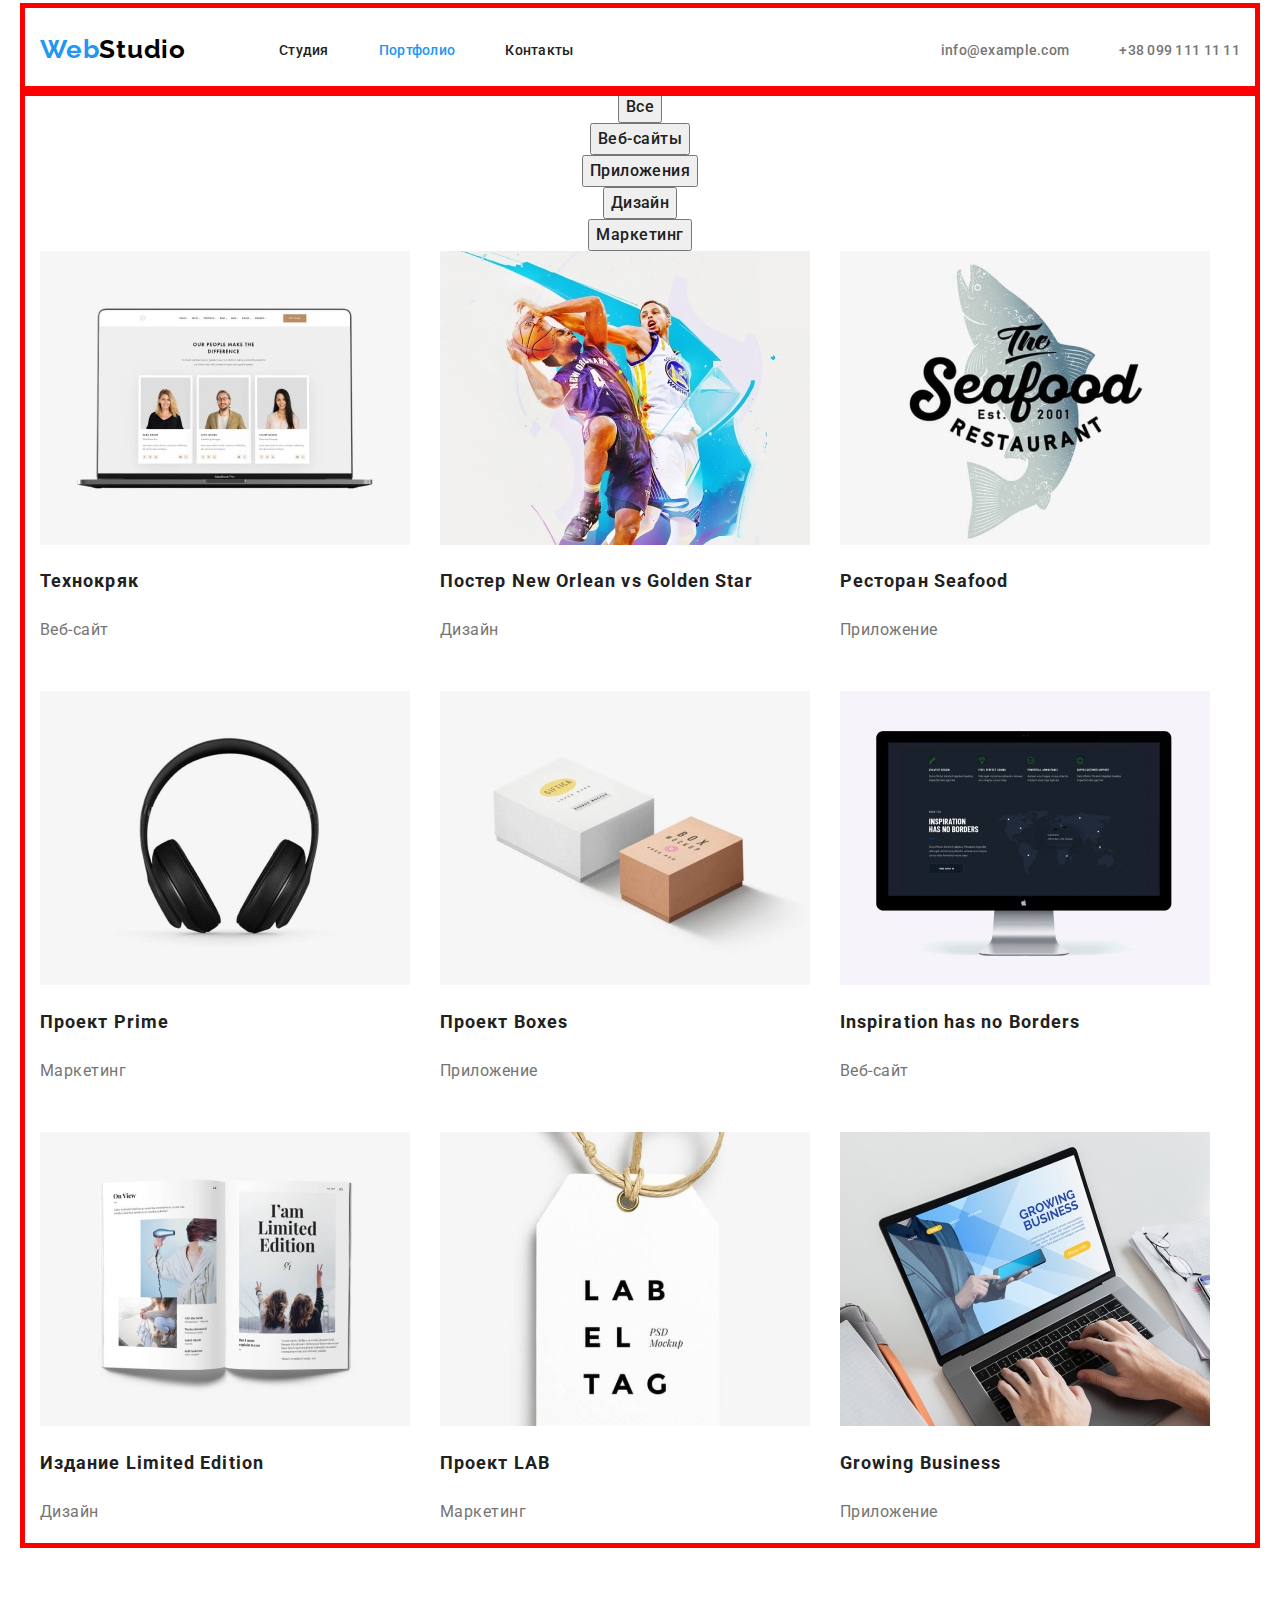
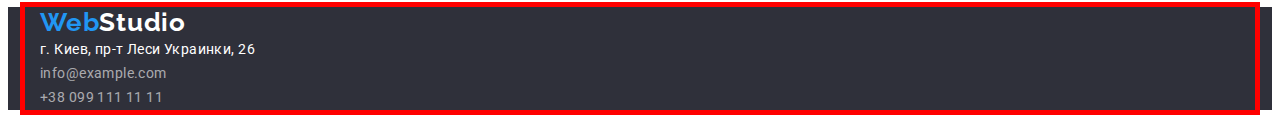
==== portfolio.html @ 6b60813e "дз3" ====
<!DOCTYPE html>
<html lang="ru">
   <head>
      <meta charset="UTF-8" />
      <meta http-equiv="X-UA-Compatible" content="IE=edge" />
      <meta name="viewport" content="width=device-width, initial-scale=1.0" />
      <link rel="preconnect" href="https://fonts.googleapis.com" />
      <link rel="preconnect" href="https://fonts.gstatic.com" crossorigin />
      <link
         href="https://fonts.googleapis.com/css2?family=Raleway:wght@700&family=Roboto:wght@400;500;700;900&display=swap"
         rel="stylesheet"
      />
      <link
         rel="stylesheet"
         href="https://cdnjs.cloudflare.com/ajax/libs/modern-normalize/1.1.0/modern-normalize.min.css"
         integrity="sha512-wpPYUAdjBVSE4KJnH1VR1HeZfpl1ub8YT/NKx4PuQ5NmX2tKuGu6U/JRp5y+Y8XG2tV+wKQpNHVUX03MfMFn9Q=="
         crossorigin="anonymous"
         referrerpolicy="no-referrer"
      />
      <link rel="stylesheet" href="./css/style.css" />
      <title>Portfolio</title>
   </head>
   <body>
      <!-- Header  -->
      <header>
        <div class="header-container container">
           <a href="./index.html" class="logo"><span>Web</span>Studio</a>
           <nav class="nav">
              <ul class="nav-list">
                 <li class="nav-item">
                    <a class="nav-link link " href="./index.html">Студия</a>
                 </li>
                 <li class="nav-item">
                    <a class="nav-link link active" href="./portfolio.html">Портфолио</a>
                 </li>
                 <li class="nav-item">
                    <a class="nav-link link" href="#">Контакты</a>
                 </li>
              </ul>
           </nav>
           <ul class="contact">
              <li class="contact-list">
                 <a class="link" href="mailto:info@example.com">info@example.com</a>
              </li>
              <li class="contact-list">
                 <a class="link" href="tel:+380991111111">+38 099 111 11 11</a>
              </li>
           </ul>
        </div>
     </header>
     <main>
      <main>
         <section class="section">
            <div class="container">
               <h1 class="no-visible">Портфолио</h1>
               <!-- Панель кнопок  -->
               <div>
                  <ul class="filter list">
                     <li>
                        <button type="button" class="filter">Все</button>
                    </li>
                     <li>
                        <button type="button" class="filter">Веб-сайты</button>
                     </li>
                     <li>
                        <button type="button" class="filter">Приложения</button>
                     </li>
                     <li><button type="button" class="filter">Дизайн</button></li>
                     <li>
                        <button type="button" class="filter">Маркетинг</button>
                     </li>
                  </ul>
               </div>
               <!-- колекция карточек -->
               <div class="portfolio">
                  <ul class="portfolio-list list">
                     <li class="portfolio-card">
                        <a href="#" class="link">
                           <img src="./images/img10.jpg" alt="" width="370" />
                           <h2 class="title">Технокряк</h2>
                           <p class="discription">Веб-сайт</p>
                        </a>
                     </li>
                     <li class="portfolio-card list">
                        <a href="#" class="link">
                           <img src="./images/img-1.jpg" alt="" width="370" />
                           <h2 class="title">Постер New Orlean vs Golden Star</h2>
                           <p class="discription">Дизайн</p>
                        </a>
                     </li>
                     <li class="portfolio-card list">
                        <a href="#" class="link">
                           <img src="./images/img-2.jpg" alt="" width="370" />
                           <h2 class="title">Ресторан Seafood</h2>
                           <p class="discription">Приложение</p>
                        </a>
                     </li>
                     <li class="portfolio-card list">
                        <a href="#" class="link">
                           <img src="./images/img-3.jpg" alt="" width="370" />
                           <h2 class="title">Проект Prime</h2>
                           <p class="discription">Маркетинг</p>
                        </a>
                     </li>
                     <li class="portfolio-card list">
                        <a href="#" class="link">
                           <img src="./images/img-4.jpg" alt="" width="370" />
                           <h2 class="title">Проект Boxes</h2>
                           <p class="discription">Приложение</p>
                        </a>
                     </li>
                     <li class="portfolio-card list">
                        <a href="#" class="link">
                           <img src="./images/img-5.jpg" alt="" width="370" />
                           <h2 class="title">Inspiration has no Borders</h2>
                           <p class="discription">Веб-сайт</p>
                        </a>
                     </li>
                     <li class="portfolio-card list">
                        <a href="#" class="link">
                           <img src="./images/img-6.jpg" alt="" width="370" />
                           <h2 class="title">Издание Limited Edition</h2>
                           <p class="discription">Дизайн</p>
                        </a>
                     </li>
                     <li class="portfolio-card list">
                        <a href="#" class="link">
                           <img src="./images/img-7.jpg" alt="" width="370" />
                           <h2 class="title">Проект LAB</h2>
                           <p class="discription">Маркетинг</p>
                        </a>
                     </li>
                     <li class="portfolio-card list">
                        <a href="#" class="link">
                           <img src="./images/img-8.jpg" alt="" width="370" />
                           <h2 class="title">Growing Business</h2>
                           <p class="discription">Приложение</p>
                        </a>
                     </li>
                  </ul>
               </div>
            </div>
         </section>
      </main>
      <!-- Footer  -->
      <footer class="footer">
         <div class="container">
            <a href="./index.html" class="logo"><span>Web</span>Studio</a>
            <address>
               <ul>
                  <li>
                     <a href="#" class="address">г. Киев, пр-т Леси Украинки, 26</a>
                  </li>
                  <li>
                     <a href="mailto:info@example.com" class="email">info@example.com</a>
                  </li>
                  <li>
                     <a href="tel:+380991111111" class="tel">+38 099 111 11 11</a>
                  </li>
               </ul>
            </address>
         </div>
      </footer>
   </body>
</html>
---- css/style.css ----
:root {
   --accent-color: #2196f3;
   --primary-text-color: #757575;
   --secondary-text-color: #212121;
   --primary-white-color: #ffffff;
   --address-footer-color: rgba(255, 255, 255, 0.6);
}

body {
   background-color: var(--primary-white-color);
   color: var(--primary-text-color);
   font-family: Roboto, sans-serif;
}

h1,
h2,
h3,
h4,
h5,
h6,
p {
   margin 0;
   padding: 0;
}

ul {
   list-style: none;
   padding: 0;
   margin: 0;
   margin-block-start: 0px;
   margin-block-end: 0px;
   margin-inline-start: 0px;
   margin-inline-end: 0px;
   padding-inline-start: 0px;
}

img{
  
}
.no-visible {
   display: none;
}

.section {
   padding-bottom: 94px;
}

.container {
   width: 1200px;
   padding: 0 15px;
   margin: 0 auto;
   outline: 5px solid red;
}

/* Header  */

.header-container {
   display: flex;
   align-items: center;
}

.logo {
   font-family: Raleway;
   font-weight: 700;
   font-size: 26px;
   line-height: 1.19;
   letter-spacing: 0.03em;
   text-decoration: none;
   color: #000000;
}

.logo span {
   color: var(--accent-color);
}

.nav-list {
   display: flex;
   margin-left: 93px;
}

.nav-list .link {
   font-weight: 500;
   font-size: 14px;
   line-height: 1.14;
   letter-spacing: 0.02em;
   text-decoration: none;
   color: var(--secondary-text-color);
}

.nav-list .link:hover,
.nav-list .link:focus {
   color: var(--accent-color);
}

.header-container .nav-item {
   margin-right: 50px;
   display: block;
   padding-top: 32px;
   padding-bottom: 32px;
}

.header-container .nav-item:last-child {
   margin-right: 0;
}

.nav-list .active {
   color: var(--accent-color);
}

.header-container .contact {
   display: flex;
   margin-left: auto;
}

.header-container .contact-list {
   margin-right: 50px;
}

.header-container .contact-list:last-child {
   margin-right: 0;
}
.contact .link {
   font-weight: 500;
   font-size: 14px;
   line-height: 1.14;
   letter-spacing: 0.02em;
   color: var(--primary-text-color);
   text-decoration-line: none;
}

.contact .link:hover,
.contact .link:focus {
   color: var(--accent-color);
}

/* Hero  */

.hero {
   background: #2f303a;
}

.banner-box {
}
.banner-title {
   margin-bottom: 40px;
}

.banner {
   font-size: 44px;
   line-height: 1.36;
   text-align: center;
   letter-spacing: 0.06em;
   text-transform: uppercase;
   color: var(--primary-white-color);
   height: 600px;
}

.button {
   font-family: inherit;
   font-weight: 700;
   font-size: 16px;
   line-height: 1.87;
   letter-spacing: 0.06em;
   color: var(--primary-white-color);
   background-color: var(--accent-color);
   cursor: pointer;
}

/* преимущества */

.section > .features {
   font-size: 14px;
   line-height: 1.71;
   letter-spacing: 0.03em;
}

.features .features-title {
   font-weight: 700;
   font-size: 14px;
   line-height: 1.14;
   letter-spacing: 0.03em;
   text-transform: uppercase;
   margin-bottom: 10px;
   color: var(--secondary-text-color);
}

.features-list {
   display: flex;
}
.features-item {
   justify-content: space-around;
   flex-basis: 270px;
   margin-right: 30px;
   margin-bottom: 0;
}
.features-item:last-child {
   margin-right: 0;
}

.features-description {
   line-height: 2;
   font-size: 14px;
}
/* Чем мы занимаемся  */

.section-title {
   font-weight: 700;
   font-size: 36px;
   line-height: 1.16;
   text-align: center;
   letter-spacing: 0.03em;
   color: var(--secondary-text-color);
}

.providing-card {
   display: inline-block;
   margin-right: 30px;
}

.providing-card:last-child {
   margin-right: 0;
}

/* Наша команда */
.team {
   display: flex;
   font-size: 16px;
   line-height: 1.19;
   text-align: center;
   letter-spacing: 0.03em;
}

.team-card-name {
   font-weight: 500;
   font-size: 16px;
   line-height: 1.19;
   text-align: center;
   letter-spacing: 0.03em;
   color: var(--secondary-text-color);
}

/* Страница портфолио */
/* Панель кнопок */
.filter {
   font-family: inherit;
   font-weight: 500;
   font-size: 16px;
   line-height: 1.62;
   text-align: center;
   letter-spacing: 0.03em;
   color: var(--secondary-text-color);
   cursor: pointer;
}

.filter:hover,
.filter:focus {
   background-color: var(--accent-color);
   color: var(--primary-white-color);
}

/* колекция карточек  */
.portfolio-list {
   display: flex;
   flex-wrap: wrap;
   width: 1200px;
   margin-right: -30px;
   margin-bottom: -30px;
   margin-left: auto;
   margin-right: auto;
}

.portfolio-card {
   margin-right: 30px;
   margin-bottom: 30px;
}
.portfolio-card:nth-child(n + 7) {
   margin-bottom: 0;
}
.portfolio-list .title {
   font-weight: 700;
   font-size: 18px;
   line-height: 2;
   letter-spacing: 0.06em;
   color: var(--secondary-text-color);
}

.portfolio-list .link {
   text-decoration: none;
}

.portfolio-list .discription {
   font-size: 16px;
   color: var(--primary-text-color);
   line-height: 1.87;
   letter-spacing: 0.03em;
}

/* Footer  */
.footer {
   background-color: #2f303a;
}

.footer .logo {
   color: var(--primary-white-color);
}

.footer .address {
   font-size: 14px;
   font-style: normal;
   line-height: 1.71;
   letter-spacing: 0.03em;
   text-decoration: none;
   color: var(--primary-white-color);
}

.footer .email,
.footer .tel {
   font-size: 14px;
   font-style: normal;
   line-height: 1.71;
   letter-spacing: 0.03em;
   text-decoration: none;
   color: rgba(255, 255, 255, 0.6);
}

.footer .email:hover,
.footer .tel:hover,
.footer .email:focus,
.footer .tel:focus {
   color: var(--accent-color);
}
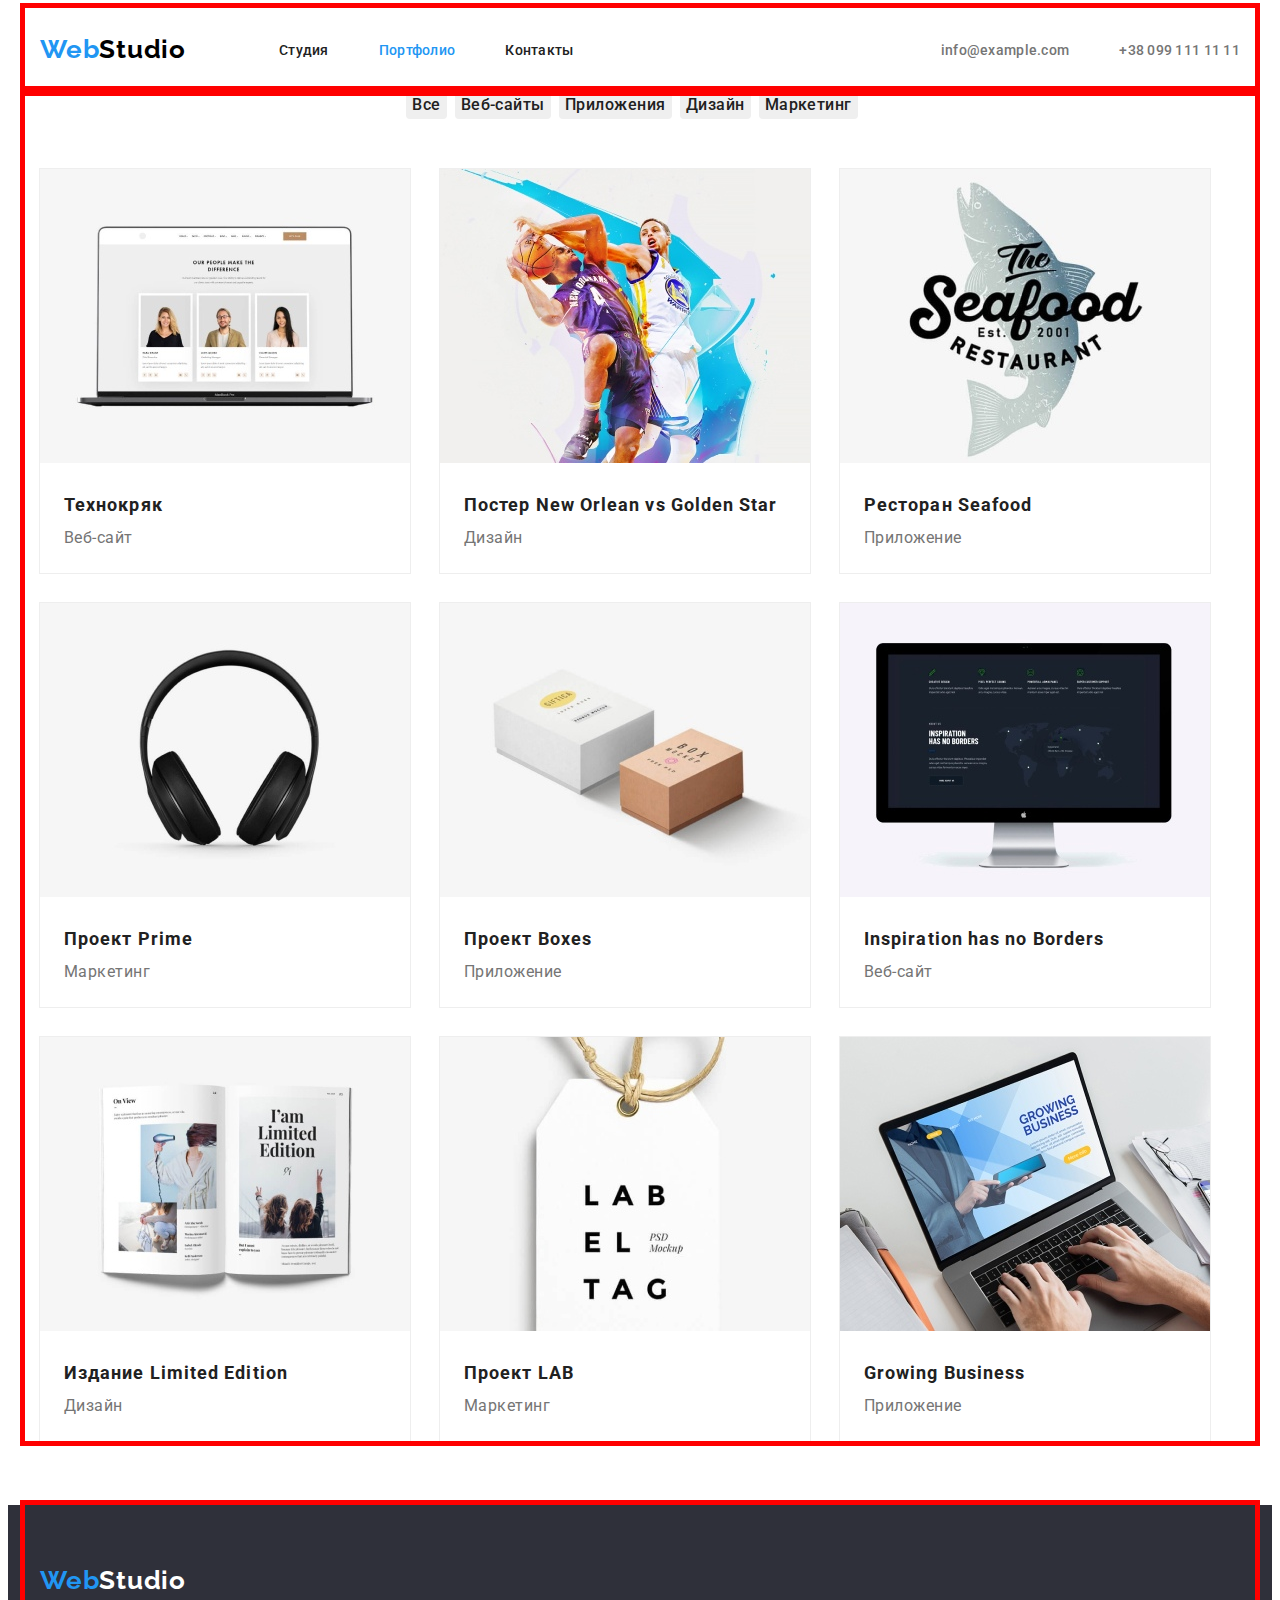
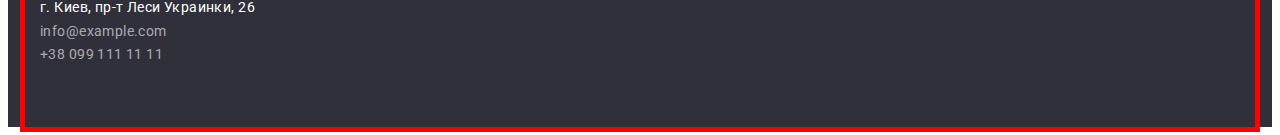
==== commit 25b294d2: "дз 3" ====
--- a/portfolio.html
+++ b/portfolio.html
@@ -54,19 +54,20 @@
             <div class="container">
                <h1 class="no-visible">Портфолио</h1>
                <!-- Панель кнопок  -->
-               <div>
-                  <ul class="filter list">
-                     <li>
+               <div class=" ">
+                  <ul class="filter-wrapper list">
+                     <li class="filter-item">
                         <button type="button" class="filter">Все</button>
                     </li>
-                     <li>
+                     <li class="filter-item">
                         <button type="button" class="filter">Веб-сайты</button>
                      </li>
-                     <li>
+                     <li class="filter-item">
                         <button type="button" class="filter">Приложения</button>
                      </li>
-                     <li><button type="button" class="filter">Дизайн</button></li>
-                     <li>
+                     <li class="filter-item">
+                        <button type="button" class="filter">Дизайн</button></li>
+                     <li class="filter-item">
                         <button type="button" class="filter">Маркетинг</button>
                      </li>
                   </ul>
@@ -77,64 +78,82 @@
                      <li class="portfolio-card">
                         <a href="#" class="link">
                            <img src="./images/img10.jpg" alt="" width="370" />
-                           <h2 class="title">Технокряк</h2>
-                           <p class="discription">Веб-сайт</p>
+                           <div class="portfolio-container">
+                              <h2 class="title">Технокряк</h2>
+                              <p class="discription">Веб-сайт</p>
+                           </div>
                         </a>
                      </li>
                      <li class="portfolio-card list">
                         <a href="#" class="link">
                            <img src="./images/img-1.jpg" alt="" width="370" />
-                           <h2 class="title">Постер New Orlean vs Golden Star</h2>
-                           <p class="discription">Дизайн</p>
+                           <div class="portfolio-container">
+                              <h2 class="title">Постер New Orlean vs Golden Star</h2>
+                              <p class="discription">Дизайн</p>
+                           </div>
                         </a>
                      </li>
                      <li class="portfolio-card list">
                         <a href="#" class="link">
                            <img src="./images/img-2.jpg" alt="" width="370" />
-                           <h2 class="title">Ресторан Seafood</h2>
-                           <p class="discription">Приложение</p>
+                           <div class="portfolio-container">
+                              <h2 class="title">Ресторан Seafood</h2>
+                              <p class="discription">Приложение</p>
+                           </div>
                         </a>
                      </li>
                      <li class="portfolio-card list">
                         <a href="#" class="link">
                            <img src="./images/img-3.jpg" alt="" width="370" />
-                           <h2 class="title">Проект Prime</h2>
-                           <p class="discription">Маркетинг</p>
+                           <div class="portfolio-container">
+                              <h2 class="title">Проект Prime</h2>
+                              <p class="discription">Маркетинг</p>
+                           <div>
                         </a>
                      </li>
                      <li class="portfolio-card list">
                         <a href="#" class="link">
                            <img src="./images/img-4.jpg" alt="" width="370" />
-                           <h2 class="title">Проект Boxes</h2>
-                           <p class="discription">Приложение</p>
+                           <div class="portfolio-container"> 
+                              <h2 class="title">Проект Boxes</h2>
+                              <p class="discription">Приложение</p>
+                           </div>
                         </a>
                      </li>
                      <li class="portfolio-card list">
                         <a href="#" class="link">
                            <img src="./images/img-5.jpg" alt="" width="370" />
-                           <h2 class="title">Inspiration has no Borders</h2>
-                           <p class="discription">Веб-сайт</p>
+                           <div class="portfolio-container">
+                              <h2 class="title">Inspiration has no Borders</h2>
+                              <p class="discription">Веб-сайт</p>
+                           </div>
                         </a>
                      </li>
                      <li class="portfolio-card list">
                         <a href="#" class="link">
                            <img src="./images/img-6.jpg" alt="" width="370" />
-                           <h2 class="title">Издание Limited Edition</h2>
-                           <p class="discription">Дизайн</p>
+                           <div class="portfolio-container">
+                              <h2 class="title">Издание Limited Edition</h2>
+                              <p class="discription">Дизайн</p>
+                           </div>
                         </a>
                      </li>
                      <li class="portfolio-card list">
                         <a href="#" class="link">
                            <img src="./images/img-7.jpg" alt="" width="370" />
-                           <h2 class="title">Проект LAB</h2>
-                           <p class="discription">Маркетинг</p>
+                           <div class="portfolio-container">
+                              <h2 class="title">Проект LAB</h2>
+                              <p class="discription">Маркетинг</p>
+                           </div>
                         </a>
                      </li>
                      <li class="portfolio-card list">
                         <a href="#" class="link">
                            <img src="./images/img-8.jpg" alt="" width="370" />
-                           <h2 class="title">Growing Business</h2>
-                           <p class="discription">Приложение</p>
+                           <div class="portfolio-container">
+                              <h2 class="title">Growing Business</h2>
+                              <p class="discription">Приложение</p>
+                           </div>
                         </a>
                      </li>
                   </ul>
@@ -144,7 +163,7 @@
       </main>
       <!-- Footer  -->
       <footer class="footer">
-         <div class="container">
+         <div class="footer-content container">
             <a href="./index.html" class="logo"><span>Web</span>Studio</a>
             <address>
                <ul>
@@ -162,4 +181,4 @@
          </div>
       </footer>
    </body>
-</html>
+</html>--- a/css/style.css
+++ b/css/style.css
@@ -19,7 +19,7 @@
 h5,
 h6,
 p {
-   margin 0;
+   margin: 0;
    padding: 0;
 }
 
@@ -27,22 +27,18 @@
    list-style: none;
    padding: 0;
    margin: 0;
-   margin-block-start: 0px;
-   margin-block-end: 0px;
-   margin-inline-start: 0px;
-   margin-inline-end: 0px;
-   padding-inline-start: 0px;
-}
-
-img{
-  
-}
+}
+
 .no-visible {
    display: none;
 }
 
 .section {
    padding-bottom: 94px;
+}
+
+.section-title {
+   margin-bottom: 50px;
 }
 
 .container {
@@ -140,6 +136,8 @@
 }
 
 .banner-box {
+   padding-top: 200px;
+   padding-bottom: 200px;
 }
 .banner-title {
    margin-bottom: 40px;
@@ -152,7 +150,7 @@
    letter-spacing: 0.06em;
    text-transform: uppercase;
    color: var(--primary-white-color);
-   height: 600px;
+   margin-bottom: 94px;
 }
 
 .button {
@@ -178,7 +176,7 @@
    font-weight: 700;
    font-size: 14px;
    line-height: 1.14;
-   letter-spacing: 0.03em;
+
    text-transform: uppercase;
    margin-bottom: 10px;
    color: var(--secondary-text-color);
@@ -192,14 +190,15 @@
    flex-basis: 270px;
    margin-right: 30px;
    margin-bottom: 0;
+   letter-spacing: 0.03em;
 }
 .features-item:last-child {
    margin-right: 0;
 }
 
 .features-description {
-   line-height: 2;
-   font-size: 14px;
+   font-size: 14px;
+   line-height: 1.71;
 }
 /* Чем мы занимаемся  */
 
@@ -212,8 +211,11 @@
    color: var(--secondary-text-color);
 }
 
+.providing-discription {
+   display: flex;
+}
+
 .providing-card {
-   display: inline-block;
    margin-right: 30px;
 }
 
@@ -239,9 +241,21 @@
    color: var(--secondary-text-color);
 }
 
+.team-card {
+   margin-right: 30px;
+   box-shadow: 0px 1px 3px rgba(0, 0, 0, 0.12), 0px 1px 1px rgba(0, 0, 0, 0.14),
+      0px 2px 1px rgba(0, 0, 0, 0.2);
+   border-radius: 0px 0px 4px 4px;
+}
+
+.team-card:last-child {
+   margin-right: 0;
+}
 /* Страница портфолио */
 /* Панель кнопок */
 .filter {
+   border: none;
+   border-radius: 4px;
    font-family: inherit;
    font-weight: 500;
    font-size: 16px;
@@ -252,6 +266,19 @@
    cursor: pointer;
 }
 
+.filter-wrapper {
+   display: flex;
+   flex-direction: row;
+   justify-content: center;
+   margin-bottom: 50px;
+   margin-right: 8px;
+}
+.filter-item {
+   margin-right: 8px;
+}
+.filter-item:last-child {
+   margin-bottom: 0;
+}
 .filter:hover,
 .filter:focus {
    background-color: var(--accent-color);
@@ -272,6 +299,7 @@
 .portfolio-card {
    margin-right: 30px;
    margin-bottom: 30px;
+   outline: 1px solid #eeeeee;
 }
 .portfolio-card:nth-child(n + 7) {
    margin-bottom: 0;
@@ -284,6 +312,10 @@
    color: var(--secondary-text-color);
 }
 
+.portfolio-container {
+   margin: 20px 24px;
+}
+
 .portfolio-list .link {
    text-decoration: none;
 }
@@ -298,6 +330,10 @@
 /* Footer  */
 .footer {
    background-color: #2f303a;
+}
+.footer-content {
+   padding-top: 60px;
+   padding-bottom: 60px;
 }
 
 .footer .logo {
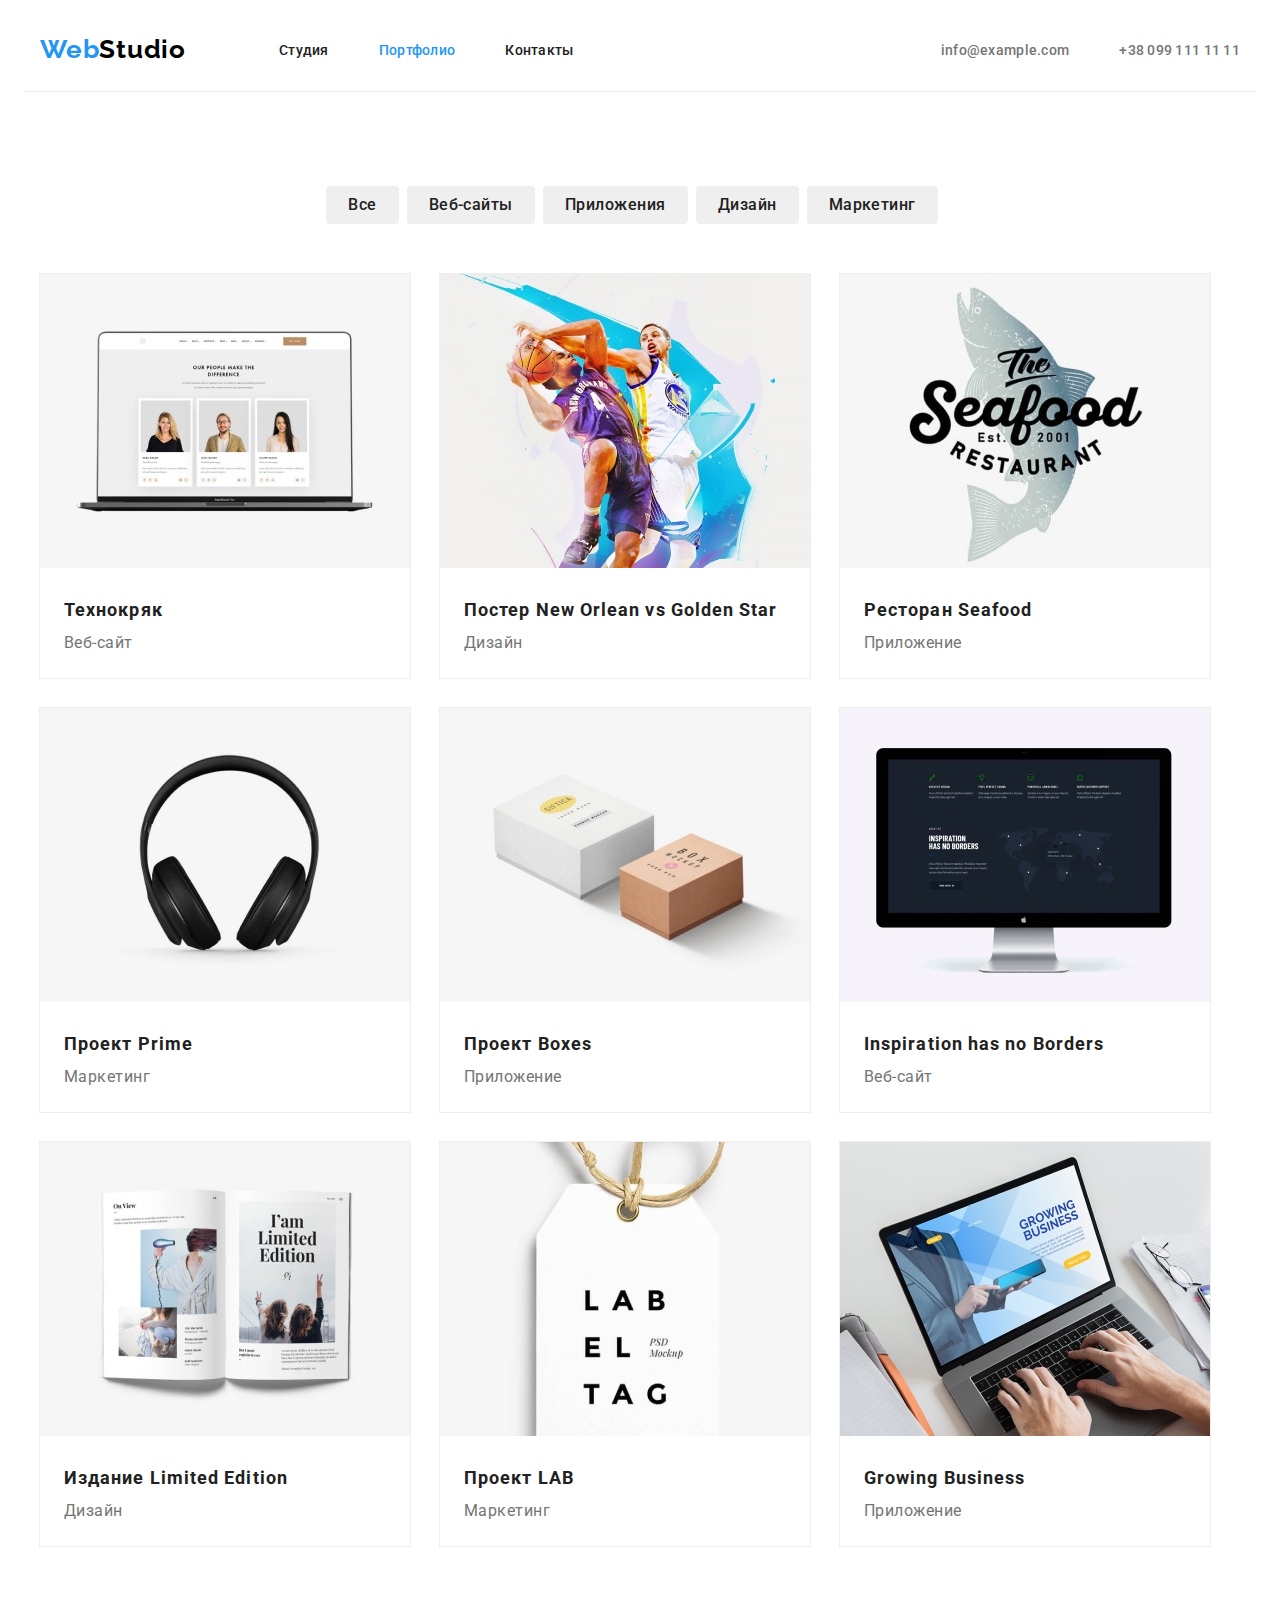
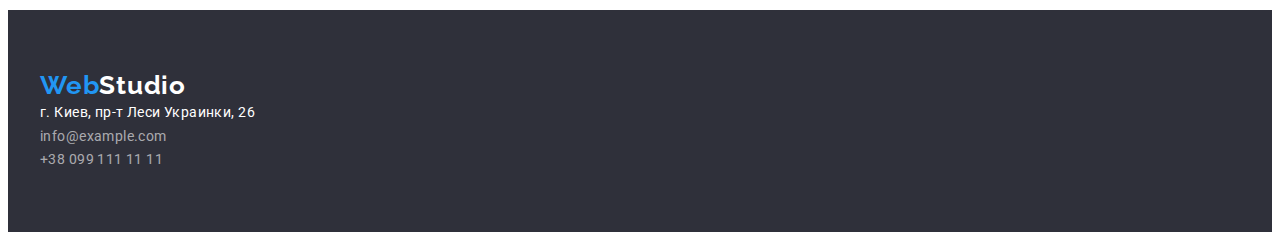
==== commit 6a85b00d: "верхний отступ футер портфолио" ====
--- a/portfolio.html
+++ b/portfolio.html
@@ -51,7 +51,7 @@
      <main>
       <main>
          <section class="section">
-            <div class="container">
+            <div class="content-portfolio container">
                <h1 class="no-visible">Портфолио</h1>
                <!-- Панель кнопок  -->
                <div class=" ">
--- a/css/style.css
+++ b/css/style.css
@@ -45,7 +45,6 @@
    width: 1200px;
    padding: 0 15px;
    margin: 0 auto;
-   outline: 5px solid red;
 }
 
 /* Header  */
@@ -53,6 +52,7 @@
 .header-container {
    display: flex;
    align-items: center;
+   border-bottom: 1px solid #ececec;
 }
 
 .logo {
@@ -239,6 +239,7 @@
    text-align: center;
    letter-spacing: 0.03em;
    color: var(--secondary-text-color);
+   margin-bottom: 10px;
 }
 
 .team-card {
@@ -248,6 +249,9 @@
    border-radius: 0px 0px 4px 4px;
 }
 
+.team-card-wrapper {
+   margin: 30px auto;
+}
 .team-card:last-child {
    margin-right: 0;
 }
@@ -256,6 +260,7 @@
 .filter {
    border: none;
    border-radius: 4px;
+   padding: 6px 22px;
    font-family: inherit;
    font-weight: 500;
    font-size: 16px;
@@ -265,7 +270,9 @@
    color: var(--secondary-text-color);
    cursor: pointer;
 }
-
+.content-portfolio {
+   padding-top: 94px;
+}
 .filter-wrapper {
    display: flex;
    flex-direction: row;
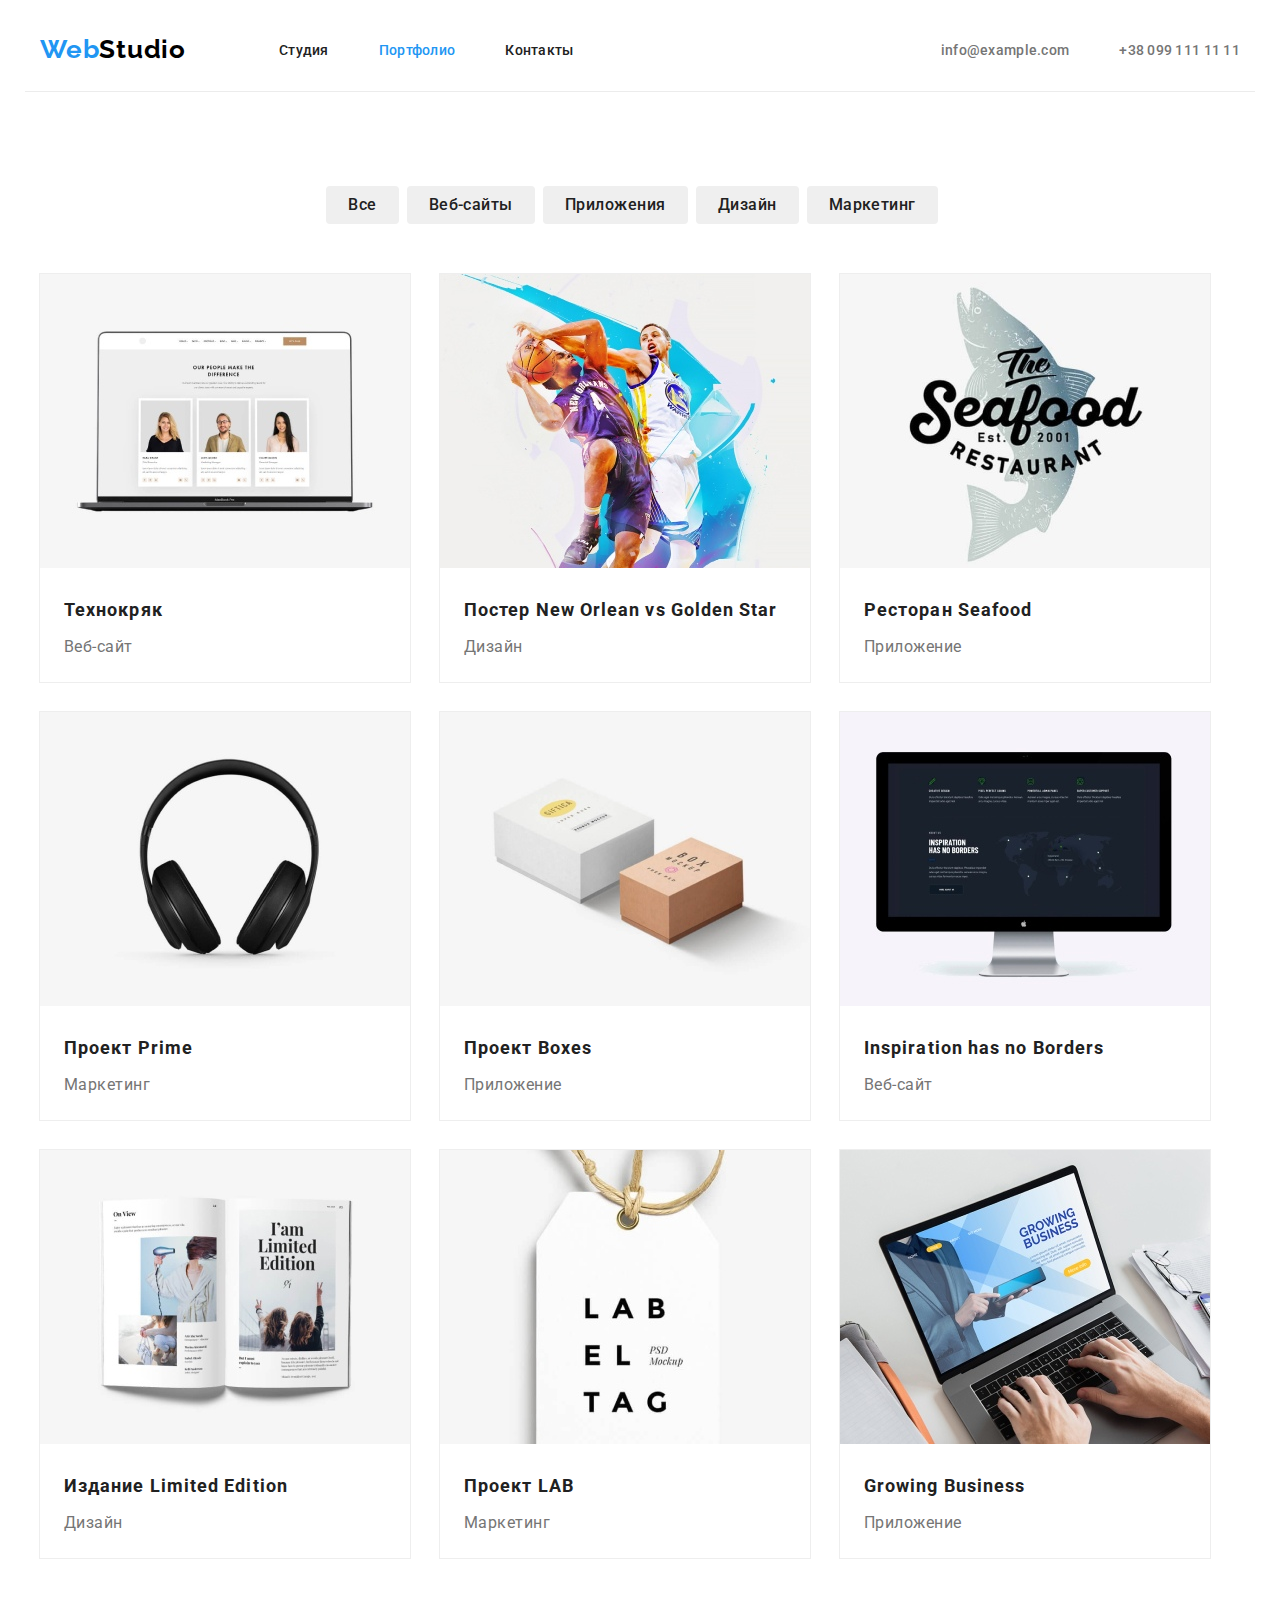
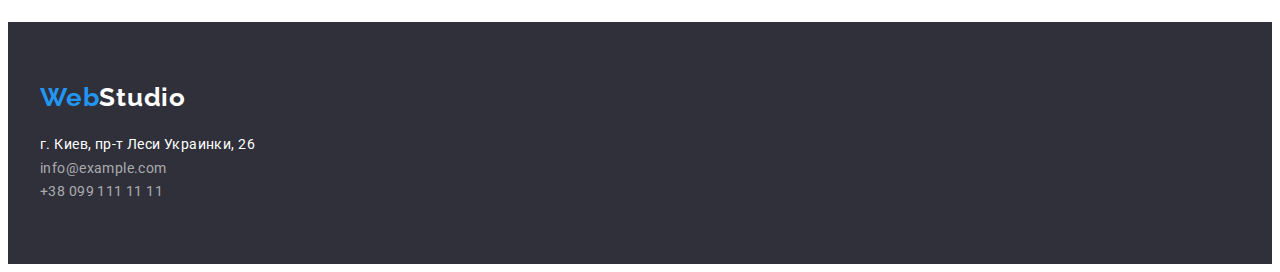
==== commit eeff01a9: "footer" ====
--- a/portfolio.html
+++ b/portfolio.html
@@ -164,7 +164,7 @@
       <!-- Footer  -->
       <footer class="footer">
          <div class="footer-content container">
-            <a href="./index.html" class="logo"><span>Web</span>Studio</a>
+            <a  class="logo" href="./index.html"><span>Web</span>Studio</a>
             <address>
                <ul>
                   <li>
--- a/css/style.css
+++ b/css/style.css
@@ -312,6 +312,7 @@
    margin-bottom: 0;
 }
 .portfolio-list .title {
+   margin-bottom: 4px;
    font-weight: 700;
    font-size: 18px;
    line-height: 2;
@@ -339,12 +340,15 @@
    background-color: #2f303a;
 }
 .footer-content {
+   display: flex;
+   flex-direction: column;
    padding-top: 60px;
    padding-bottom: 60px;
 }
 
 .footer .logo {
    color: var(--primary-white-color);
+   margin-bottom: 20px;
 }
 
 .footer .address {
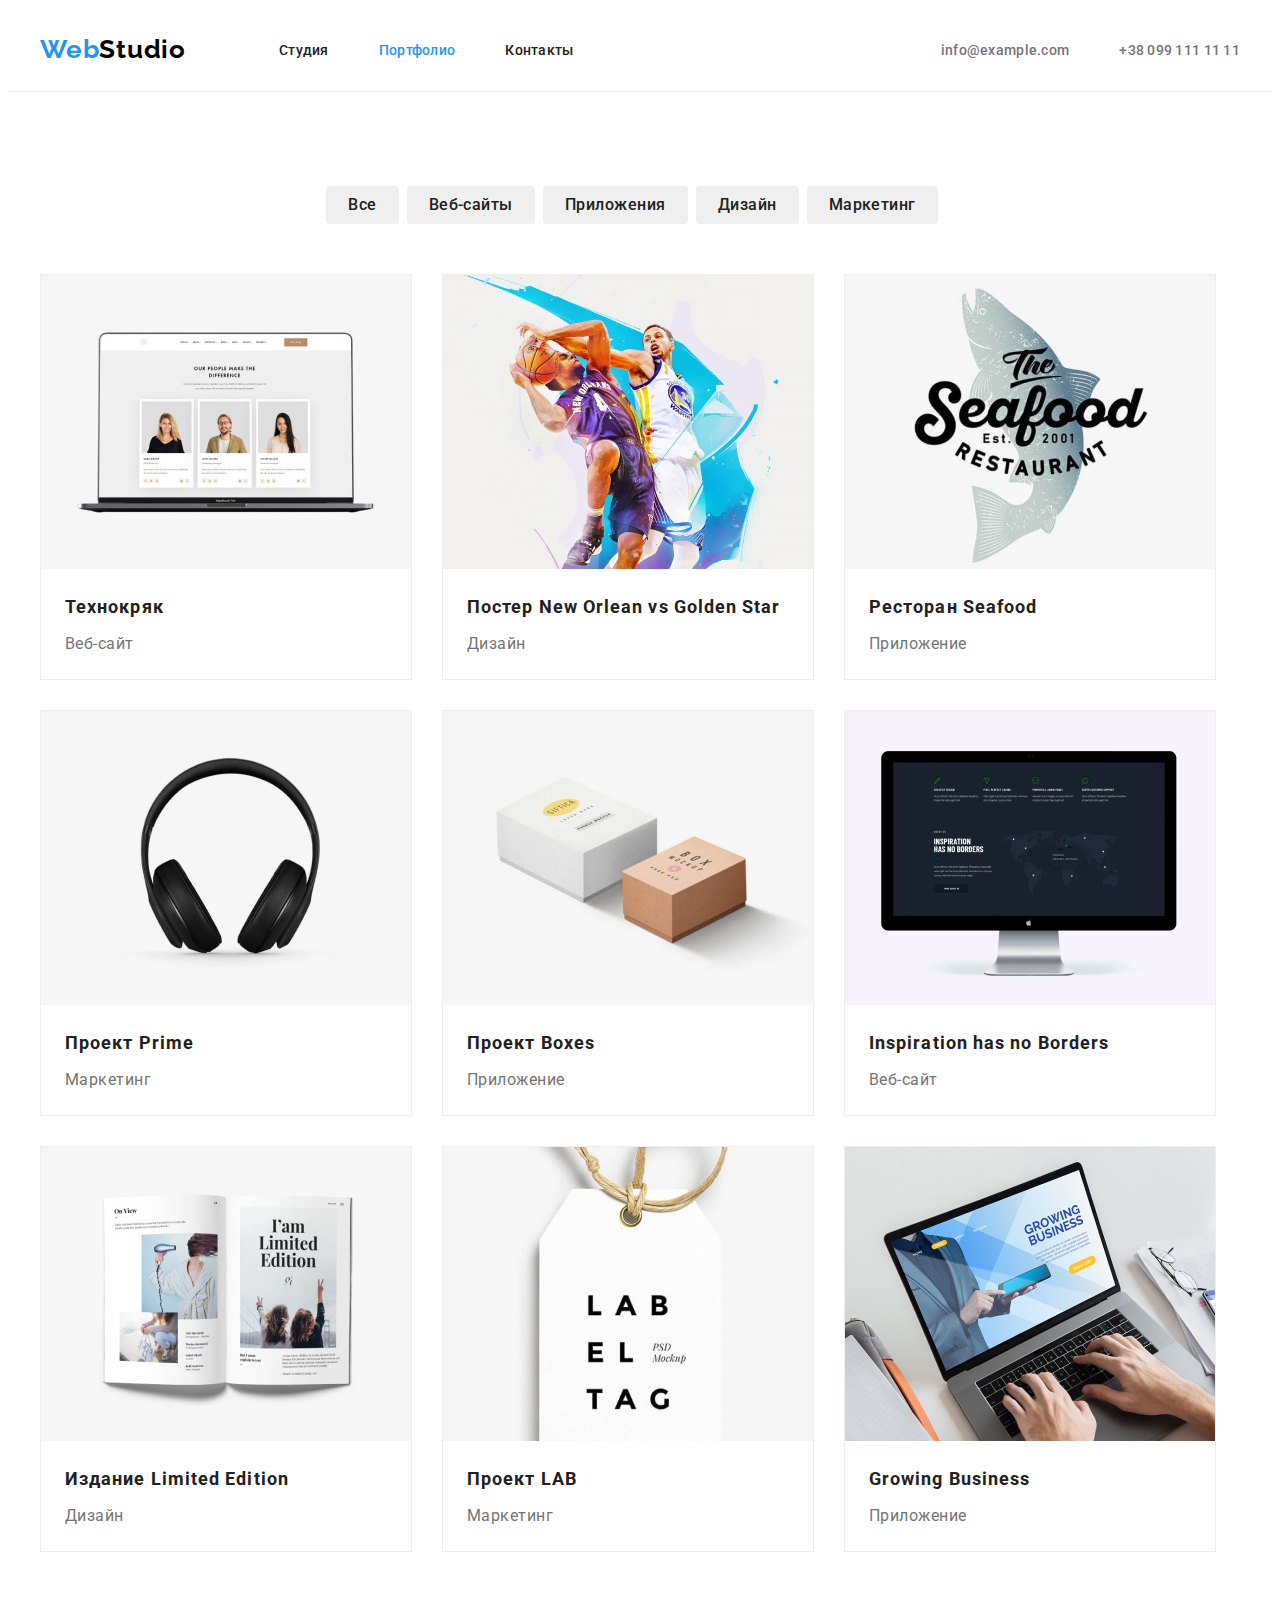
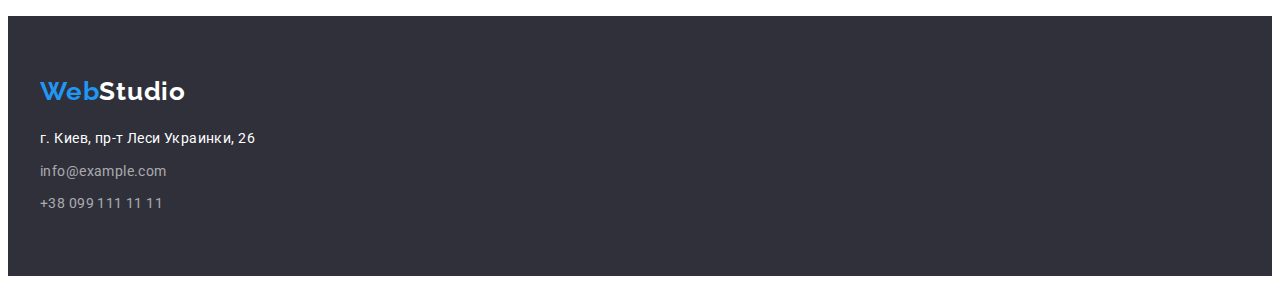
==== commit 3ee53b03: "update" ====
--- a/portfolio.html
+++ b/portfolio.html
@@ -22,158 +22,158 @@
    </head>
    <body>
       <!-- Header  -->
-      <header>
-        <div class="header-container container">
-           <a href="./index.html" class="logo"><span>Web</span>Studio</a>
-           <nav class="nav">
-              <ul class="nav-list">
-                 <li class="nav-item">
-                    <a class="nav-link link " href="./index.html">Студия</a>
-                 </li>
-                 <li class="nav-item">
-                    <a class="nav-link link active" href="./portfolio.html">Портфолио</a>
-                 </li>
-                 <li class="nav-item">
-                    <a class="nav-link link" href="#">Контакты</a>
-                 </li>
-              </ul>
-           </nav>
-           <ul class="contact">
-              <li class="contact-list">
-                 <a class="link" href="mailto:info@example.com">info@example.com</a>
-              </li>
-              <li class="contact-list">
-                 <a class="link" href="tel:+380991111111">+38 099 111 11 11</a>
-              </li>
-           </ul>
-        </div>
-     </header>
-     <main>
+      <header class="header-border">
+         <div class="header-container container">
+            <a href="./index.html" class="logo"><span>Web</span>Studio</a>
+            <nav class="nav">
+               <ul class="nav-list">
+                  <li class="nav-item">
+                     <a class="nav-link link" href="./index.html">Студия</a>
+                  </li>
+                  <li class="nav-item">
+                     <a class="nav-link link active" href="./portfolio.html">Портфолио</a>
+                  </li>
+                  <li class="nav-item">
+                     <a class="nav-link link" href="#">Контакты</a>
+                  </li>
+               </ul>
+            </nav>
+            <ul class="contact">
+               <li class="contact-list">
+                  <a class="link" href="mailto:info@example.com">info@example.com</a>
+               </li>
+               <li class="contact-list">
+                  <a class="link" href="tel:+380991111111">+38 099 111 11 11</a>
+               </li>
+            </ul>
+         </div>
+      </header>
       <main>
          <section class="section">
             <div class="content-portfolio container">
                <h1 class="no-visible">Портфолио</h1>
                <!-- Панель кнопок  -->
-               <div class=" ">
-                  <ul class="filter-wrapper list">
-                     <li class="filter-item">
-                        <button type="button" class="filter">Все</button>
-                    </li>
-                     <li class="filter-item">
-                        <button type="button" class="filter">Веб-сайты</button>
-                     </li>
-                     <li class="filter-item">
-                        <button type="button" class="filter">Приложения</button>
-                     </li>
-                     <li class="filter-item">
-                        <button type="button" class="filter">Дизайн</button></li>
-                     <li class="filter-item">
-                        <button type="button" class="filter">Маркетинг</button>
-                     </li>
-                  </ul>
-               </div>
+               <!-- <div class=" "> -->
+               <ul class="filter-wrapper list">
+                  <li class="filter-item">
+                     <button type="button" class="filter">Все</button>
+                  </li>
+                  <li class="filter-item">
+                     <button type="button" class="filter">Веб-сайты</button>
+                  </li>
+                  <li class="filter-item">
+                     <button type="button" class="filter">Приложения</button>
+                  </li>
+                  <li class="filter-item">
+                     <button type="button" class="filter">Дизайн</button>
+                  </li>
+                  <li class="filter-item">
+                     <button type="button" class="filter">Маркетинг</button>
+                  </li>
+               </ul>
+               <!-- </div> -->
                <!-- колекция карточек -->
-               <div class="portfolio">
-                  <ul class="portfolio-list list">
-                     <li class="portfolio-card">
-                        <a href="#" class="link">
-                           <img src="./images/img10.jpg" alt="" width="370" />
-                           <div class="portfolio-container">
-                              <h2 class="title">Технокряк</h2>
-                              <p class="discription">Веб-сайт</p>
-                           </div>
-                        </a>
-                     </li>
-                     <li class="portfolio-card list">
-                        <a href="#" class="link">
-                           <img src="./images/img-1.jpg" alt="" width="370" />
-                           <div class="portfolio-container">
-                              <h2 class="title">Постер New Orlean vs Golden Star</h2>
-                              <p class="discription">Дизайн</p>
-                           </div>
-                        </a>
-                     </li>
-                     <li class="portfolio-card list">
-                        <a href="#" class="link">
-                           <img src="./images/img-2.jpg" alt="" width="370" />
-                           <div class="portfolio-container">
-                              <h2 class="title">Ресторан Seafood</h2>
-                              <p class="discription">Приложение</p>
-                           </div>
-                        </a>
-                     </li>
-                     <li class="portfolio-card list">
-                        <a href="#" class="link">
-                           <img src="./images/img-3.jpg" alt="" width="370" />
-                           <div class="portfolio-container">
-                              <h2 class="title">Проект Prime</h2>
-                              <p class="discription">Маркетинг</p>
-                           <div>
-                        </a>
-                     </li>
-                     <li class="portfolio-card list">
-                        <a href="#" class="link">
-                           <img src="./images/img-4.jpg" alt="" width="370" />
-                           <div class="portfolio-container"> 
-                              <h2 class="title">Проект Boxes</h2>
-                              <p class="discription">Приложение</p>
-                           </div>
-                        </a>
-                     </li>
-                     <li class="portfolio-card list">
-                        <a href="#" class="link">
-                           <img src="./images/img-5.jpg" alt="" width="370" />
-                           <div class="portfolio-container">
-                              <h2 class="title">Inspiration has no Borders</h2>
-                              <p class="discription">Веб-сайт</p>
-                           </div>
-                        </a>
-                     </li>
-                     <li class="portfolio-card list">
-                        <a href="#" class="link">
-                           <img src="./images/img-6.jpg" alt="" width="370" />
-                           <div class="portfolio-container">
-                              <h2 class="title">Издание Limited Edition</h2>
-                              <p class="discription">Дизайн</p>
-                           </div>
-                        </a>
-                     </li>
-                     <li class="portfolio-card list">
-                        <a href="#" class="link">
-                           <img src="./images/img-7.jpg" alt="" width="370" />
-                           <div class="portfolio-container">
-                              <h2 class="title">Проект LAB</h2>
-                              <p class="discription">Маркетинг</p>
-                           </div>
-                        </a>
-                     </li>
-                     <li class="portfolio-card list">
-                        <a href="#" class="link">
-                           <img src="./images/img-8.jpg" alt="" width="370" />
-                           <div class="portfolio-container">
-                              <h2 class="title">Growing Business</h2>
-                              <p class="discription">Приложение</p>
-                           </div>
-                        </a>
-                     </li>
-                  </ul>
-               </div>
+               <!-- <div class="portfolio"> -->
+               <ul class="portfolio-list list">
+                  <li class="portfolio-card">
+                     <a class="portfolio-link link" href="#">
+                        <img class="portfolio-img" src="./images/img10.jpg" alt="" width="370" />
+                        <div class="portfolio-container">
+                           <h2 class="title">Технокряк</h2>
+                           <p class="discription">Веб-сайт</p>
+                        </div>
+                     </a>
+                  </li>
+                  <li class="portfolio-card list">
+                     <a class="portfolio-link link" href="#">
+                        <img class="portfolio-img" src="./images/img-1.jpg" alt="" width="370" />
+                        <div class="portfolio-container">
+                           <h2 class="title">Постер New Orlean vs Golden Star</h2>
+                           <p class="discription">Дизайн</p>
+                        </div>
+                     </a>
+                  </li>
+                  <li class="portfolio-card list">
+                     <a class="portfolio-link link" href="#">
+                        <img class="portfolio-img" src="./images/img-2.jpg" alt="" width="370" />
+                        <div class="portfolio-container">
+                           <h2 class="title">Ресторан Seafood</h2>
+                           <p class="discription">Приложение</p>
+                        </div>
+                     </a>
+                  </li>
+                  <li class="portfolio-card list">
+                     <a class="portfolio-link link" href="#">
+                        <img class="portfolio-img" src="./images/img-3.jpg" alt="" width="370" />
+                        <div class="portfolio-container">
+                           <h2 class="title">Проект Prime</h2>
+                           <p class="discription">Маркетинг</p>
+                        </div>
+                     </a>
+                  </li>
+                  <li class="portfolio-card list">
+                     <a class="portfolio-link link" href="#">
+                        <img class="portfolio-img" src="./images/img-4.jpg" alt="" width="370" />
+                        <div class="portfolio-container">
+                           <h2 class="title">Проект Boxes</h2>
+                           <p class="discription">Приложение</p>
+                        </div>
+                     </a>
+                  </li>
+                  <li class="portfolio-card list">
+                     <a class="portfolio-link link" href="#">
+                        <img class="portfolio-img" src="./images/img-5.jpg" alt="" width="370" />
+                        <div class="portfolio-container">
+                           <h2 class="title">Inspiration has no Borders</h2>
+                           <p class="discription">Веб-сайт</p>
+                        </div>
+                     </a>
+                  </li>
+                  <li class="portfolio-card list">
+                     <a class="portfolio-link link" href="#">
+                        <img class="portfolio-img" src="./images/img-6.jpg" alt="" width="370" />
+                        <div class="portfolio-container">
+                           <h2 class="title">Издание Limited Edition</h2>
+                           <p class="discription">Дизайн</p>
+                        </div>
+                     </a>
+                  </li>
+                  <li class="portfolio-card list">
+                     <a class="portfolio-link link" href="#">
+                        <img class="portfolio-img" src="./images/img-7.jpg" alt="" width="370" />
+                        <div class="portfolio-container">
+                           <h2 class="title">Проект LAB</h2>
+                           <p class="discription">Маркетинг</p>
+                        </div>
+                     </a>
+                  </li>
+                  <li class="portfolio-card list">
+                     <a class="portfolio-link link" href="#">
+                        <img class="portfolio-img" src="./images/img-8.jpg" alt="" width="370" />
+                        <div class="portfolio-container">
+                           <h2 class="title">Growing Business</h2>
+                           <p class="discription">Приложение</p>
+                        </div>
+                     </a>
+                  </li>
+               </ul>
+               <!-- </div> -->
             </div>
          </section>
       </main>
       <!-- Footer  -->
       <footer class="footer">
          <div class="footer-content container">
-            <a  class="logo" href="./index.html"><span>Web</span>Studio</a>
+            <a class="footer-logo logo" href="./index.html"><span>Web</span>Studio</a>
             <address>
                <ul>
-                  <li>
+                  <li class="footer-link">
                      <a href="#" class="address">г. Киев, пр-т Леси Украинки, 26</a>
                   </li>
-                  <li>
+                  <li class="footer-link">
                      <a href="mailto:info@example.com" class="email">info@example.com</a>
                   </li>
-                  <li>
+                  <li class="footer-link">
                      <a href="tel:+380991111111" class="tel">+38 099 111 11 11</a>
                   </li>
                </ul>
@@ -181,4 +181,4 @@
          </div>
       </footer>
    </body>
-</html>+</html>
--- a/css/style.css
+++ b/css/style.css
@@ -35,6 +35,7 @@
 
 .section {
    padding-bottom: 94px;
+   padding-top: 94px;
 }
 
 .section-title {
@@ -47,12 +48,19 @@
    margin: 0 auto;
 }
 
+img {
+   display: block;
+   max-width: 100%;
+}
+
 /* Header  */
+.header-border {
+   border-bottom: 1px solid #ececec;
+}
 
 .header-container {
    display: flex;
    align-items: center;
-   border-bottom: 1px solid #ececec;
 }
 
 .logo {
@@ -99,6 +107,11 @@
    margin-right: 0;
 }
 
+.nav-link {
+   padding-top: 32px;
+   padding-bottom: 32px;
+}
+
 .nav-list .active {
    color: var(--accent-color);
 }
@@ -116,6 +129,8 @@
    margin-right: 0;
 }
 .contact .link {
+   padding-top: 32px;
+   padding-bottom: 32px;
    font-weight: 500;
    font-size: 14px;
    line-height: 1.14;
@@ -136,24 +151,24 @@
 }
 
 .banner-box {
+}
+.banner-title {
+   margin-bottom: 40px;
+}
+
+.banner {
    padding-top: 200px;
    padding-bottom: 200px;
-}
-.banner-title {
-   margin-bottom: 40px;
-}
-
-.banner {
    font-size: 44px;
    line-height: 1.36;
    text-align: center;
    letter-spacing: 0.06em;
    text-transform: uppercase;
    color: var(--primary-white-color);
-   margin-bottom: 94px;
 }
 
 .button {
+   padding: 10px 32px;
    font-family: inherit;
    font-weight: 700;
    font-size: 16px;
@@ -162,6 +177,9 @@
    color: var(--primary-white-color);
    background-color: var(--accent-color);
    cursor: pointer;
+   box-shadow: 0px 4px 4px rgba(0, 0, 0, 0.15);
+   border: none;
+   border-radius: 4px;
 }
 
 /* преимущества */
@@ -209,6 +227,9 @@
    text-align: center;
    letter-spacing: 0.03em;
    color: var(--secondary-text-color);
+}
+.providing {
+   padding-top: 0px;
 }
 
 .providing-discription {
@@ -270,9 +291,6 @@
    color: var(--secondary-text-color);
    cursor: pointer;
 }
-.content-portfolio {
-   padding-top: 94px;
-}
 .filter-wrapper {
    display: flex;
    flex-direction: row;
@@ -296,20 +314,22 @@
 .portfolio-list {
    display: flex;
    flex-wrap: wrap;
-   width: 1200px;
    margin-right: -30px;
    margin-bottom: -30px;
-   margin-left: auto;
-   margin-right: auto;
 }
 
 .portfolio-card {
    margin-right: 30px;
    margin-bottom: 30px;
-   outline: 1px solid #eeeeee;
 }
 .portfolio-card:nth-child(n + 7) {
    margin-bottom: 0;
+}
+
+.portfolio-link {
+   display: block;
+   width: 370px;
+   border: 1px solid #eeeeee;
 }
 .portfolio-list .title {
    margin-bottom: 4px;
@@ -319,9 +339,11 @@
    letter-spacing: 0.06em;
    color: var(--secondary-text-color);
 }
+.portfolio-img {
+}
 
 .portfolio-container {
-   margin: 20px 24px;
+   padding: 20px 24px;
 }
 
 .portfolio-list .link {
@@ -368,6 +390,13 @@
    letter-spacing: 0.03em;
    text-decoration: none;
    color: rgba(255, 255, 255, 0.6);
+}
+
+.footer-link {
+   margin-bottom: 9px;
+}
+.footer-link:last-child {
+   margin-bottom: 0;
 }
 
 .footer .email:hover,
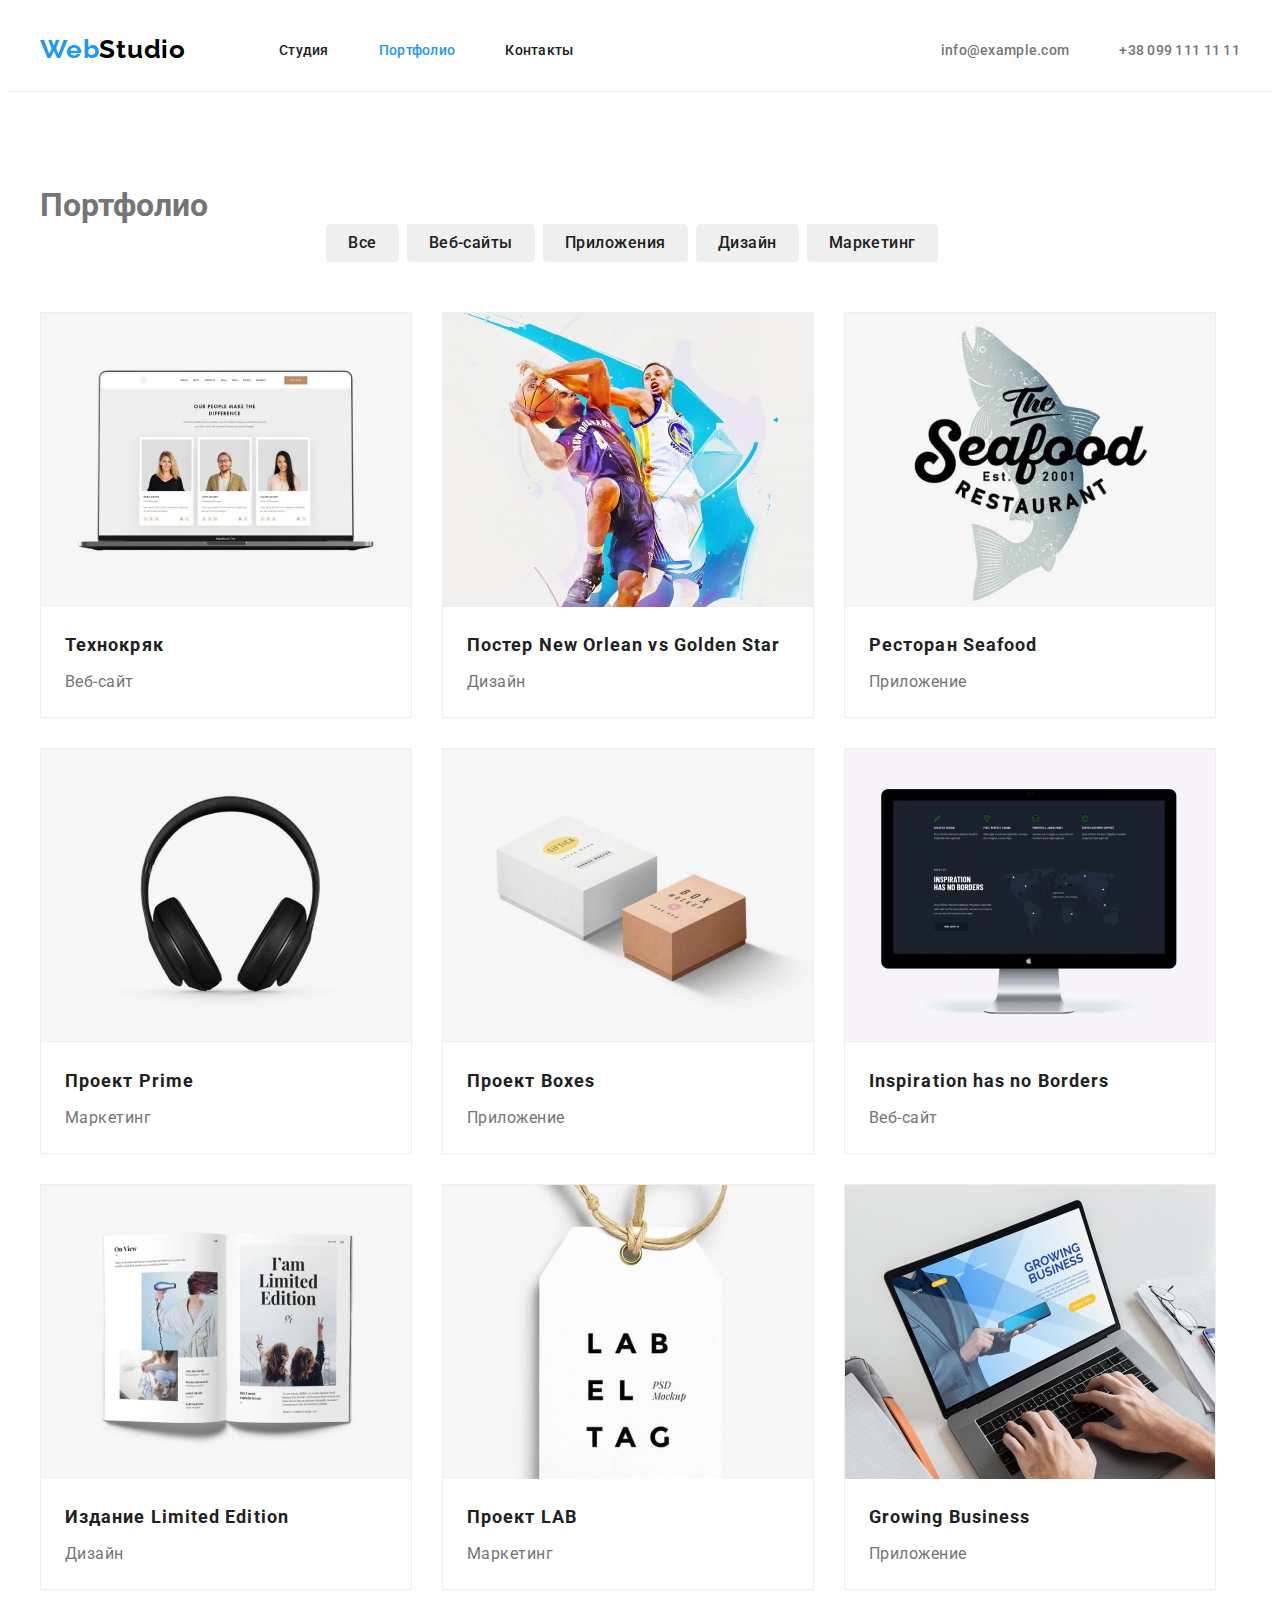
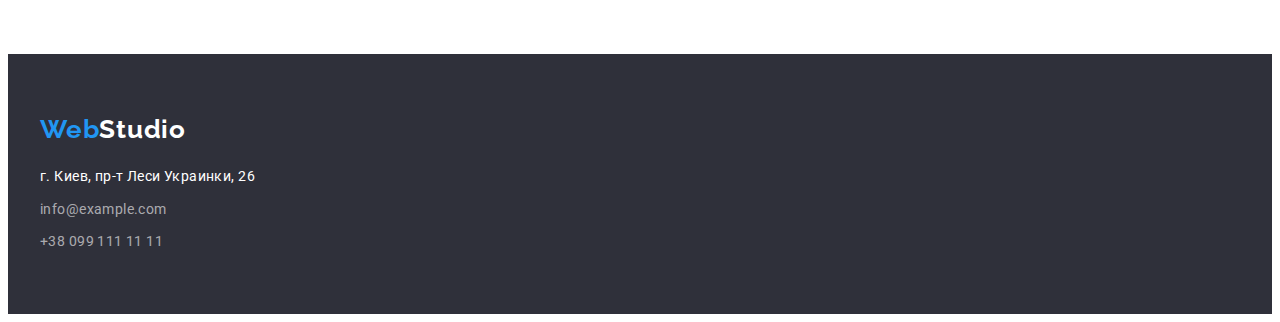
==== commit de8bdd5f: "update" ====
--- a/portfolio.html
+++ b/portfolio.html
@@ -53,7 +53,6 @@
             <div class="content-portfolio container">
                <h1 class="no-visible">Портфолио</h1>
                <!-- Панель кнопок  -->
-               <!-- <div class=" "> -->
                <ul class="filter-wrapper list">
                   <li class="filter-item">
                      <button type="button" class="filter">Все</button>
@@ -71,10 +70,8 @@
                      <button type="button" class="filter">Маркетинг</button>
                   </li>
                </ul>
-               <!-- </div> -->
                <!-- колекция карточек -->
-               <!-- <div class="portfolio"> -->
-               <ul class="portfolio-list list">
+               <ul class="portfolio-list">
                   <li class="portfolio-card">
                      <a class="portfolio-link link" href="#">
                         <img class="portfolio-img" src="./images/img10.jpg" alt="" width="370" />
@@ -84,7 +81,7 @@
                         </div>
                      </a>
                   </li>
-                  <li class="portfolio-card list">
+                  <li class="portfolio-card">
                      <a class="portfolio-link link" href="#">
                         <img class="portfolio-img" src="./images/img-1.jpg" alt="" width="370" />
                         <div class="portfolio-container">
@@ -93,7 +90,7 @@
                         </div>
                      </a>
                   </li>
-                  <li class="portfolio-card list">
+                  <li class="portfolio-card">
                      <a class="portfolio-link link" href="#">
                         <img class="portfolio-img" src="./images/img-2.jpg" alt="" width="370" />
                         <div class="portfolio-container">
@@ -102,7 +99,7 @@
                         </div>
                      </a>
                   </li>
-                  <li class="portfolio-card list">
+                  <li class="portfolio-card">
                      <a class="portfolio-link link" href="#">
                         <img class="portfolio-img" src="./images/img-3.jpg" alt="" width="370" />
                         <div class="portfolio-container">
@@ -111,7 +108,7 @@
                         </div>
                      </a>
                   </li>
-                  <li class="portfolio-card list">
+                  <li class="portfolio-card">
                      <a class="portfolio-link link" href="#">
                         <img class="portfolio-img" src="./images/img-4.jpg" alt="" width="370" />
                         <div class="portfolio-container">
@@ -120,7 +117,7 @@
                         </div>
                      </a>
                   </li>
-                  <li class="portfolio-card list">
+                  <li class="portfolio-card">
                      <a class="portfolio-link link" href="#">
                         <img class="portfolio-img" src="./images/img-5.jpg" alt="" width="370" />
                         <div class="portfolio-container">
@@ -129,7 +126,7 @@
                         </div>
                      </a>
                   </li>
-                  <li class="portfolio-card list">
+                  <li class="portfolio-card">
                      <a class="portfolio-link link" href="#">
                         <img class="portfolio-img" src="./images/img-6.jpg" alt="" width="370" />
                         <div class="portfolio-container">
@@ -138,7 +135,7 @@
                         </div>
                      </a>
                   </li>
-                  <li class="portfolio-card list">
+                  <li class="portfolio-card">
                      <a class="portfolio-link link" href="#">
                         <img class="portfolio-img" src="./images/img-7.jpg" alt="" width="370" />
                         <div class="portfolio-container">
@@ -147,7 +144,7 @@
                         </div>
                      </a>
                   </li>
-                  <li class="portfolio-card list">
+                  <li class="portfolio-card">
                      <a class="portfolio-link link" href="#">
                         <img class="portfolio-img" src="./images/img-8.jpg" alt="" width="370" />
                         <div class="portfolio-container">
@@ -157,7 +154,6 @@
                      </a>
                   </li>
                </ul>
-               <!-- </div> -->
             </div>
          </section>
       </main>
--- a/css/style.css
+++ b/css/style.css
@@ -29,8 +29,9 @@
    margin: 0;
 }
 
-.no-visible {
-   display: none;
+.visually-hidden {
+   position: fixed;
+   transform: scale(0);
 }
 
 .section {
@@ -77,9 +78,12 @@
    color: var(--accent-color);
 }
 
+.nav {
+   margin-left: 93px;
+}
+
 .nav-list {
    display: flex;
-   margin-left: 93px;
 }
 
 .nav-list .link {
@@ -146,12 +150,6 @@
 
 /* Hero  */
 
-.hero {
-   background: #2f303a;
-}
-
-.banner-box {
-}
 .banner-title {
    margin-bottom: 40px;
 }
@@ -164,6 +162,7 @@
    text-align: center;
    letter-spacing: 0.06em;
    text-transform: uppercase;
+   background: #2f303a;
    color: var(--primary-white-color);
 }
 
@@ -245,7 +244,11 @@
 }
 
 /* Наша команда */
+
 .team {
+   background-color: #f5f4fa;
+}
+.team-wrapper {
    display: flex;
    font-size: 16px;
    line-height: 1.19;
@@ -268,10 +271,11 @@
    box-shadow: 0px 1px 3px rgba(0, 0, 0, 0.12), 0px 1px 1px rgba(0, 0, 0, 0.14),
       0px 2px 1px rgba(0, 0, 0, 0.2);
    border-radius: 0px 0px 4px 4px;
+   background-color: var(--primary-white-color);
 }
 
 .team-card-wrapper {
-   margin: 30px auto;
+   padding: 30px 0;
 }
 .team-card:last-child {
    margin-right: 0;
@@ -359,16 +363,12 @@
 
 /* Footer  */
 .footer {
+   padding: 60px 0;
    background-color: #2f303a;
 }
-.footer-content {
-   display: flex;
-   flex-direction: column;
-   padding-top: 60px;
-   padding-bottom: 60px;
-}
 
 .footer .logo {
+   display: block;
    color: var(--primary-white-color);
    margin-bottom: 20px;
 }
